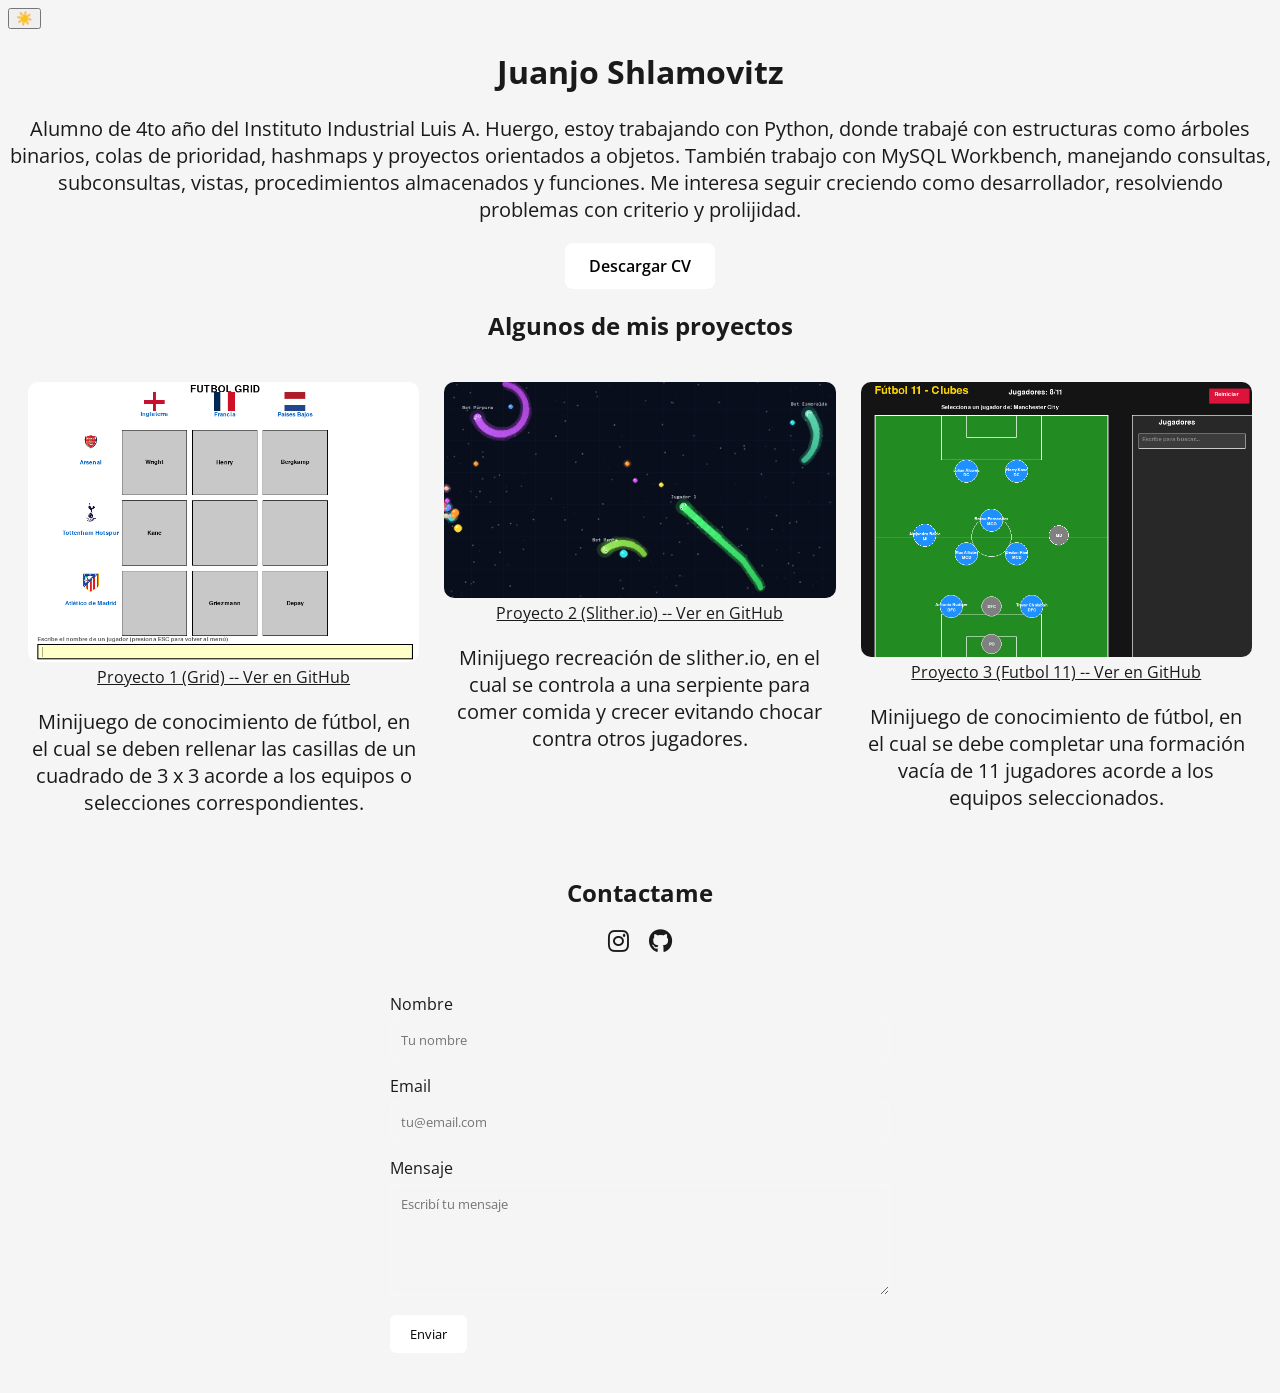
==== index.html @ 27406039 "aaa" ====
<!DOCTYPE html>
<html>
<head>
<title>Portfolio</title>
<link rel="stylesheet" href="mystyle.css">
<link rel="icon" href="juanjo.png" type="image/png">
<link rel="stylesheet" href="https://cdnjs.cloudflare.com/ajax/libs/font-awesome/6.5.1/css/all.min.css">
<link rel="preconnect" href="https://fonts.googleapis.com">
<link rel="preconnect" href="https://fonts.gstatic.com" crossorigin>
<link href="https://fonts.googleapis.com/css2?family=Open+Sans:ital,wght@0,300..800;1,300..800&display=swap" rel="stylesheet">
</head>
<body>
    <button id="theme-toggle" aria-label="Cambiar tema">🌙</button>
    <div class="container-fluid">
        <div class="row">
            <div class="col-12">
                <h1>Juanjo Shlamovitz</h1>
                <p>Alumno de 4to año del Instituto Industrial Luis A. Huergo, estoy trabajando con Python, donde trabajé con estructuras como árboles binarios, colas de prioridad, hashmaps y proyectos orientados a objetos. También trabajo con MySQL Workbench, manejando consultas, subconsultas, vistas, procedimientos almacenados y funciones. Me interesa seguir creciendo como desarrollador, resolviendo problemas con criterio y prolijidad.</p>
                <a href="CV_Juanjo_Shlamovitz.pdf" download class="cv-button">Descargar CV</a>
                <h2>Algunos de mis proyectos</h2>
                <div class="projects-grid">
                    <div class="project-card">
                        <img src="grid.png" alt="Grid">
                        <a href="https://github.com/Elpapu1114/Minigames/blob/main/grid.py" target="_blank">Proyecto 1 (Grid) -- Ver en GitHub</a>
                        <p>Minijuego de conocimiento de fútbol, en el cual se deben rellenar las casillas de un cuadrado de 3 x 3 acorde a los equipos o selecciones correspondientes.</p>
                    </div>
                    <div class="project-card">
                        <img src="slitherio.png" alt="Slither.io">
                        <a href="https://github.com/jsa-dev28/tp1" target="_blank">Proyecto 2 (Slither.io) -- Ver en GitHub</a>
                        <p>Minijuego recreación de slither.io, en el cual se controla a una serpiente para comer comida y crecer evitando chocar contra otros jugadores.</p>
                    </div>
                    <div class="project-card">
                        <img src="futbol11.png" alt="Futbol 11">
                        <a href="https://github.com/Elpapu1114/Minigames/blob/main/f11clubes.py" target="_blank">Proyecto 3 (Futbol 11) -- Ver en GitHub</a>
                        <p>Minijuego de conocimiento de fútbol, en el cual se debe completar una formación vacía de 11 jugadores acorde a los equipos seleccionados.</p>
                    </div>
                </div>
                <section id="contact">
                    <h2>Contactame</h2>
                    <div class="social-links">
                        <a href="https://www.instagram.com/jea_028/" target="_blank"><i class="fa-brands fa-instagram"></i></a>
                        <a href="https://github.com/jsa-dev28" target="_blank"><i class="fa-brands fa-github"></i></a>
                    </div>

                    <form class="contact-form" action="mailto:jshlamovitzalfonso@alumno.huergo.edu.ar" method="post" enctype="text/plain">
                        <div class="form-group">
                            <label for="name">Nombre</label>
                            <input type="text" id="name" name="Nombre" placeholder="Tu nombre" required>
                        </div>

                        <div class="form-group">
                            <label for="email">Email</label>
                            <input type="email" id="email" name="Email" placeholder="tu@email.com" required>
                        </div>

                        <div class="form-group">
                            <label for="message">Mensaje</label>
                            <textarea id="message" name="Mensaje" placeholder="Escribí tu mensaje" rows="5" required></textarea>
                        </div>

                        <button type="submit">Enviar</button>
                    </form>
                </section>
            </div>
        </div>
    </div>
    <script>
      const toggleBtn = document.getElementById('theme-toggle');
      const html = document.documentElement;

      const savedTheme = localStorage.getItem('theme') ||
        (window.matchMedia('(prefers-color-scheme: dark)').matches ? 'dark' : 'light');
      html.setAttribute('data-theme', savedTheme);
      toggleBtn.textContent = savedTheme === 'dark' ? '🌙' : '☀️';

      toggleBtn.addEventListener('click', () => {
        const current = html.getAttribute('data-theme');
        const next = current === 'dark' ? 'light' : 'dark';
        html.setAttribute('data-theme', next);
        localStorage.setItem('theme', next);
        toggleBtn.textContent = next === 'dark' ? '🌙' : '☀️';
      });
    </script>
</body>
</html>
---- mystyle.css ----
:root {
  --bg-color: rgb(0, 0, 0);
  --text-color: white;
  --social-icon-color: white;
}

[data-theme="light"] {
  --bg-color: #f5f5f5;
  --text-color: #1a1a1a;
  --social-icon-color: #1a1a1a;
}

body {
  background-color: var(--bg-color);
  transition: background-color 0.3s ease, color 0.3s ease;
}

h1 {
  color: var(--text-color);
  text-align: center;
  font-family: "Open Sans", sans-serif;
}

p {
  font-family: "Open Sans", sans-serif;
  text-align: center;
  color: var(--text-color);
  font-size: 20px;
}

a {
  color: var(--text-color);
  font-family: "Open Sans", sans-serif;
  font-size: 16px;
}

h2 {
  color: var(--text-color);
  text-align: center;
  font-family: "Open Sans", sans-serif;
}

ul {
  text-align: center;
  list-style-position: inside;
}

.contact-form {
  max-width: 500px;
  margin: 40px auto;
  padding: 0 20px;
}

.form-group {
  margin-bottom: 15px;
}

.form-group label {
  display: block;
  font-family: "Open Sans", sans-serif;
  color: var(--text-color);
  margin-bottom: 5px;
}

.contact-form input,
.contact-form textarea {
  width: 100%;
  background-color: rgba(255, 255, 255, 0.08);
  border: 1px solid rgba(255, 255, 255, 0.2);
  border-radius: 8px;
  padding: 10px;
  color: var(--text-color);
  font-family: "Open Sans", sans-serif;
  box-sizing: border-box;
}

.contact-form textarea {
  resize: vertical;
}

.contact-form button {
  background-color: white;
  color: rgb(0, 0, 0);
  border: none;
  border-radius: 6px;
  padding: 10px 20px;
  cursor: pointer;
  font-family: "Open Sans", sans-serif;
}

.social-links {
  display: flex;
  justify-content: center;
  align-items: center;
  gap: 20px;
  margin-top: 20px;
}

.social-links a {
  display: flex;
  justify-content: center;
  align-items: center;
  color: var(--social-icon-color);
  text-decoration: none;
  font-size: 24px;
  transition: color 0.3s ease, transform 0.2s ease;
}

.social-links a:hover {
  transform: translateY(-2px);
  opacity: 0.8;
}

.projects-grid {
  display: grid;
  grid-template-columns: repeat(3, 1fr);
  gap: 25px;
  padding: 20px;
}

.project-card {
  text-align: center;
}

.project-card img {
  width: 100%;
  border-radius: 10px;
}

@media (max-width: 700px) {
  .projects-grid {
    grid-template-columns: 1fr;
  }
}

.cv-button {
  display: block;
  width: fit-content;
  background-color: white;
  color: rgb(0, 0, 0);
  padding: 12px 24px;
  border-radius: 8px;
  font-family: "Open Sans", sans-serif;
  font-weight: 600;
  text-decoration: none;
  margin: 15px auto 0;
  text-align: center;
}

.cv-button:hover {
  opacity: 0.85;
}
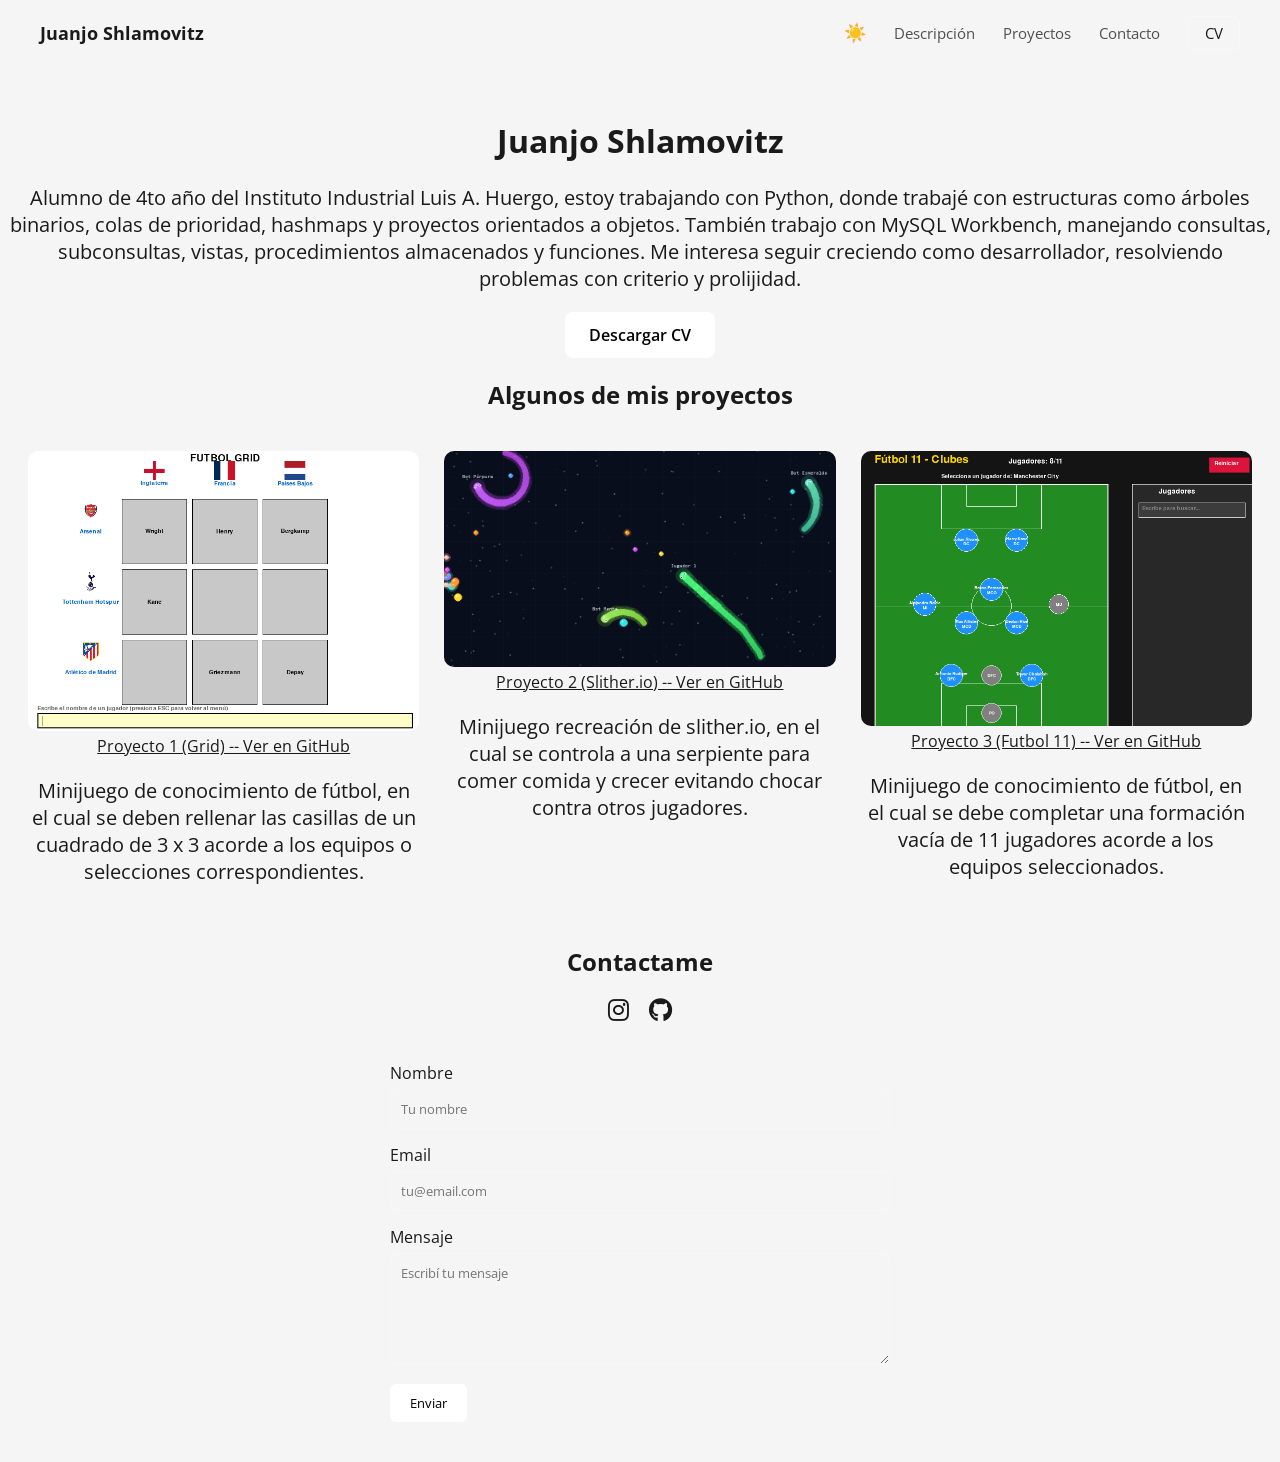
==== commit 0c508d2a: "aaa" ====
--- a/index.html
+++ b/index.html
@@ -10,15 +10,24 @@
 <link href="https://fonts.googleapis.com/css2?family=Open+Sans:ital,wght@0,300..800;1,300..800&display=swap" rel="stylesheet">
 </head>
 <body>
-    <button id="theme-toggle" aria-label="Cambiar tema">🌙</button>
+    <nav class="navbar">
+        <div class="nav-name">Juanjo Shlamovitz</div>
+        <div class="nav-links">
+            <button id="theme-toggle" class="icon-btn" aria-label="Cambiar tema">🌙</button>
+            <a href="#Descripción">Descripción</a>
+            <a href="#Proyectos">Proyectos</a>
+            <a href="#Contactame">Contacto</a>
+            <a href="CV_Juanjo_Shlamovitz.pdf" target="_blank" download class="nav-cv-btn">CV</a>
+        </div>
+    </nav>
     <div class="container-fluid">
         <div class="row">
-            <div class="col-12">
+            <div class="col-12" id="Descripción">
                 <h1>Juanjo Shlamovitz</h1>
                 <p>Alumno de 4to año del Instituto Industrial Luis A. Huergo, estoy trabajando con Python, donde trabajé con estructuras como árboles binarios, colas de prioridad, hashmaps y proyectos orientados a objetos. También trabajo con MySQL Workbench, manejando consultas, subconsultas, vistas, procedimientos almacenados y funciones. Me interesa seguir creciendo como desarrollador, resolviendo problemas con criterio y prolijidad.</p>
-                <a href="CV_Juanjo_Shlamovitz.pdf" download class="cv-button">Descargar CV</a>
+                <a href="CV_Juanjo_Shlamovitz.pdf" target="_blank" download class="cv-button">Descargar CV</a>
                 <h2>Algunos de mis proyectos</h2>
-                <div class="projects-grid">
+                <div class="projects-grid" id="Proyectos">
                     <div class="project-card">
                         <img src="grid.png" alt="Grid">
                         <a href="https://github.com/Elpapu1114/Minigames/blob/main/grid.py" target="_blank">Proyecto 1 (Grid) -- Ver en GitHub</a>
@@ -35,7 +44,7 @@
                         <p>Minijuego de conocimiento de fútbol, en el cual se debe completar una formación vacía de 11 jugadores acorde a los equipos seleccionados.</p>
                     </div>
                 </div>
-                <section id="contact">
+                <section id="Contactame">
                     <h2>Contactame</h2>
                     <div class="social-links">
                         <a href="https://www.instagram.com/jea_028/" target="_blank"><i class="fa-brands fa-instagram"></i></a>
--- a/mystyle.css
+++ b/mystyle.css
@@ -149,4 +149,90 @@
 
 .cv-button:hover {
   opacity: 0.85;
+}
+
+.navbar {
+  position: fixed;
+  top: 0;
+  left: 0;
+  width: 100%;
+  display: flex;
+  justify-content: space-between;
+  align-items: center;
+  padding: 16px 40px;
+  background-color: var(--bg-color);
+  border-bottom: 1px solid rgba(255, 255, 255, 0.1);
+  box-sizing: border-box;
+  z-index: 1000;
+  transition: background-color 0.3s ease;
+}
+
+.nav-name {
+  font-family: "Open Sans", sans-serif;
+  font-weight: 700;
+  font-size: 18px;
+  color: var(--text-color);
+}
+
+.nav-links {
+  display: flex;
+  align-items: center;
+  gap: 28px;
+}
+
+.nav-links a {
+  font-family: "Open Sans", sans-serif;
+  font-size: 15px;
+  color: var(--text-color);
+  text-decoration: none;
+  opacity: 0.75;
+  transition: opacity 0.2s ease;
+}
+
+.nav-links a:hover {
+  opacity: 1;
+}
+
+.icon-btn {
+  background: none;
+  border: none;
+  font-size: 18px;
+  cursor: pointer;
+  color: var(--text-color);
+  padding: 0;
+}
+
+.nav-cv-btn {
+  border: 1px solid rgba(255, 255, 255, 0.3);
+  border-radius: 6px;
+  padding: 6px 16px;
+  opacity: 1 !important;
+}
+
+.nav-cv-btn:hover {
+  background-color: rgba(255, 255, 255, 0.08);
+}
+
+.container-fluid {
+  padding-top: 90px;
+}
+
+@media (max-width: 600px) {
+  .navbar {
+    flex-direction: column;
+    gap: 12px;
+    padding: 14px 20px;
+  }
+  .nav-links {
+    flex-wrap: wrap;
+    justify-content: center;
+    gap: 16px;
+  }
+  .container-fluid {
+    padding-top: 140px;
+  }
+}
+
+html {
+  scroll-behavior: smooth;
 }
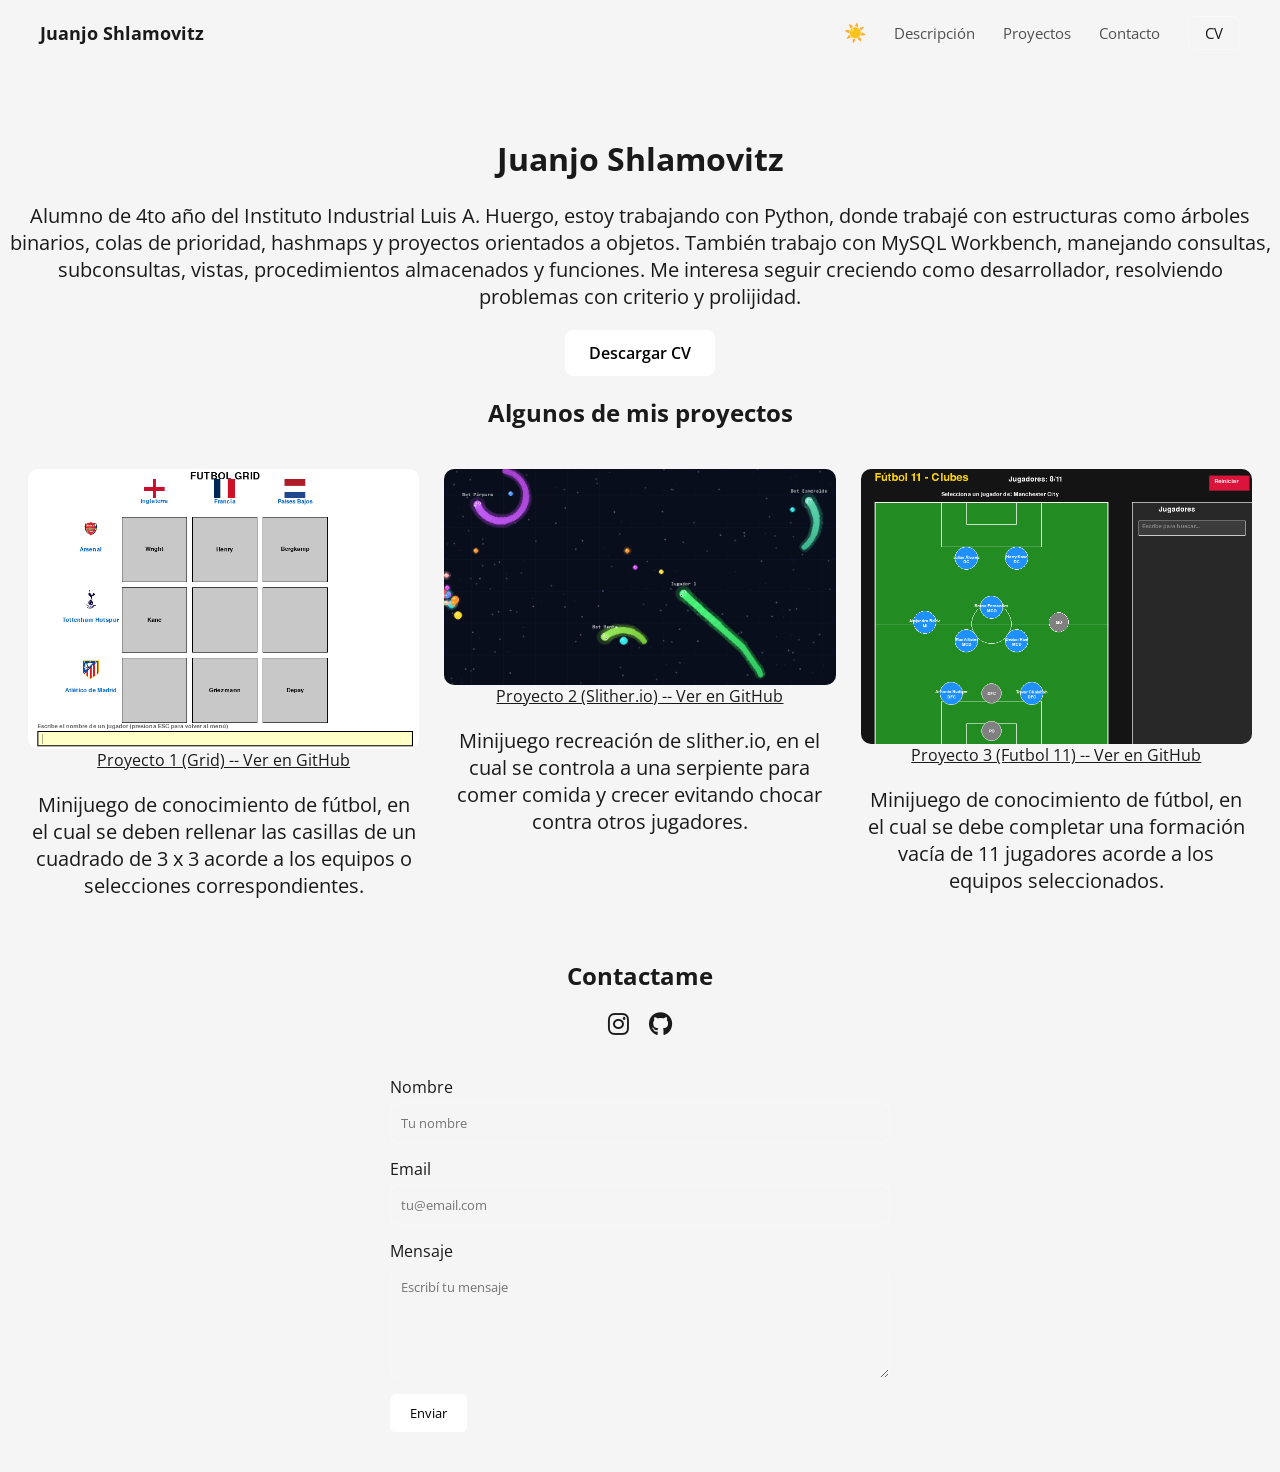
==== commit e733522e: "aaaa" ====
--- a/index.html
+++ b/index.html
@@ -1,7 +1,8 @@
-<!DOCTYPE html>
+TYPE <html>
 <html>
 <head>
 <title>Portfolio</title>
+<meta charset="UTF-8">
 <link rel="stylesheet" href="mystyle.css">
 <link rel="icon" href="juanjo.png" type="image/png">
 <link rel="stylesheet" href="https://cdnjs.cloudflare.com/ajax/libs/font-awesome/6.5.1/css/all.min.css">
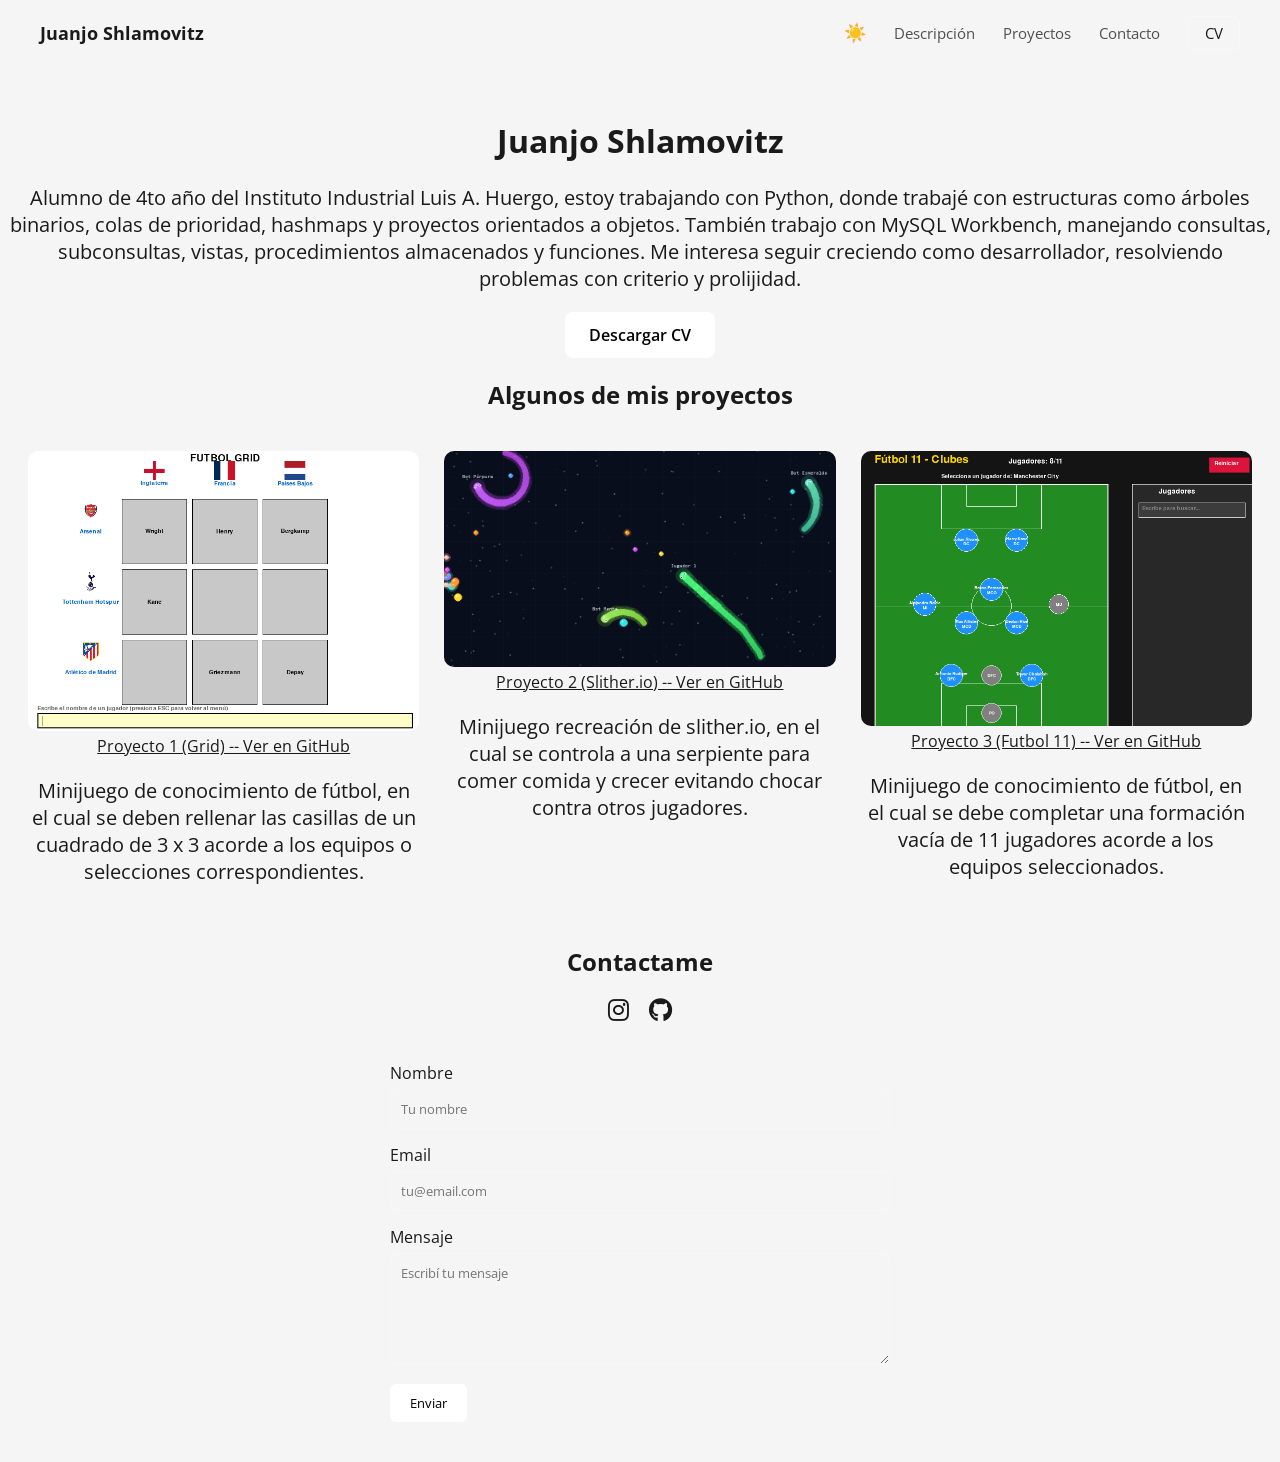
==== commit 31160063: "aaa" ====
--- a/index.html
+++ b/index.html
@@ -1,5 +1,5 @@
-TYPE <html>
-<html>
+<!DOCTYPE html>
+<html lang="es">
 <head>
 <title>Portfolio</title>
 <meta charset="UTF-8">
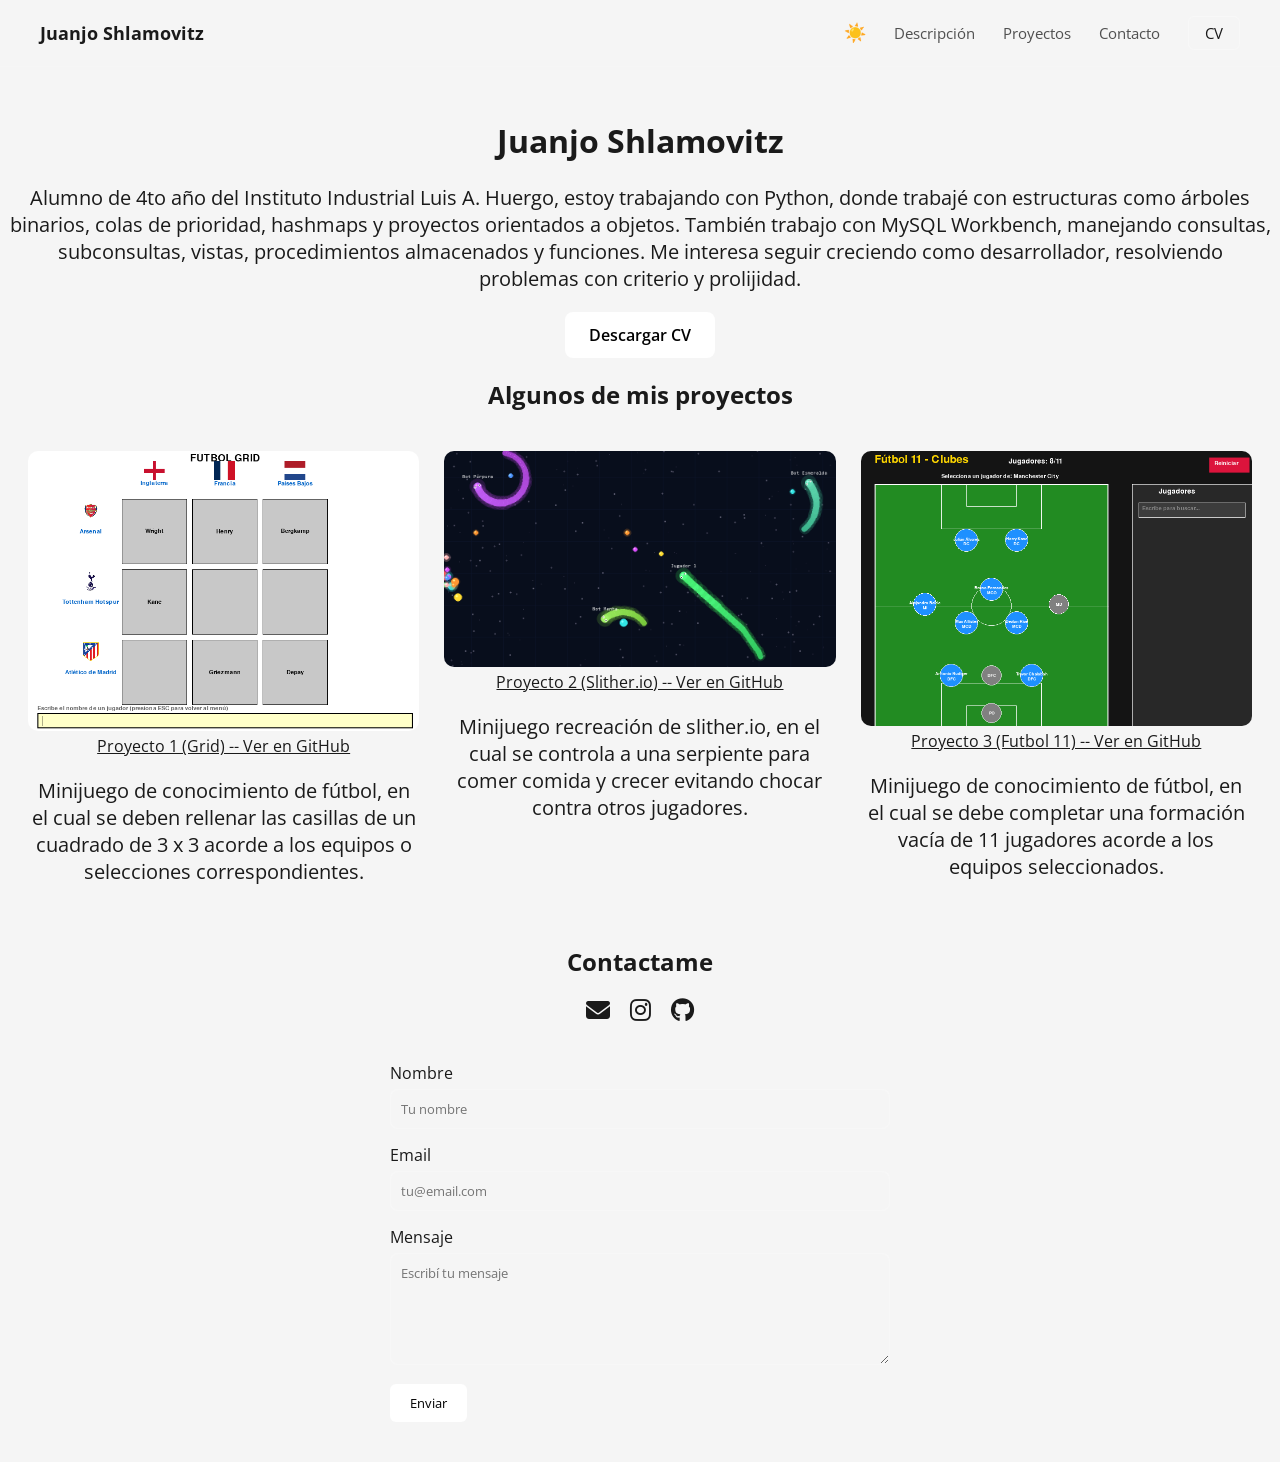
==== commit b2dcf889: "aaa" ====
--- a/index.html
+++ b/index.html
@@ -48,6 +48,7 @@
                 <section id="Contactame">
                     <h2>Contactame</h2>
                     <div class="social-links">
+                        <a href="https://mail.google.com/mail/?view=cm&fs=1&to=jshlamovitzalfonso@alumno.huergo.edu.ar" target="_blank"><i class="fa-solid fa-envelope"></i></a>
                         <a href="https://www.instagram.com/jea_028/" target="_blank"><i class="fa-brands fa-instagram"></i></a>
                         <a href="https://github.com/jsa-dev28" target="_blank"><i class="fa-brands fa-github"></i></a>
                     </div>
@@ -68,7 +69,7 @@
                             <textarea id="message" name="Mensaje" placeholder="Escribí tu mensaje" rows="5" required></textarea>
                         </div>
 
-                        <button type="submit">Enviar</button>
+                        <button type="submit" action="mailto:jshlamovitzalfonso@alumno.huergo.edu.ar" method="post" enctype="text/plain">Enviar</button>
                     </form>
                 </section>
             </div>
